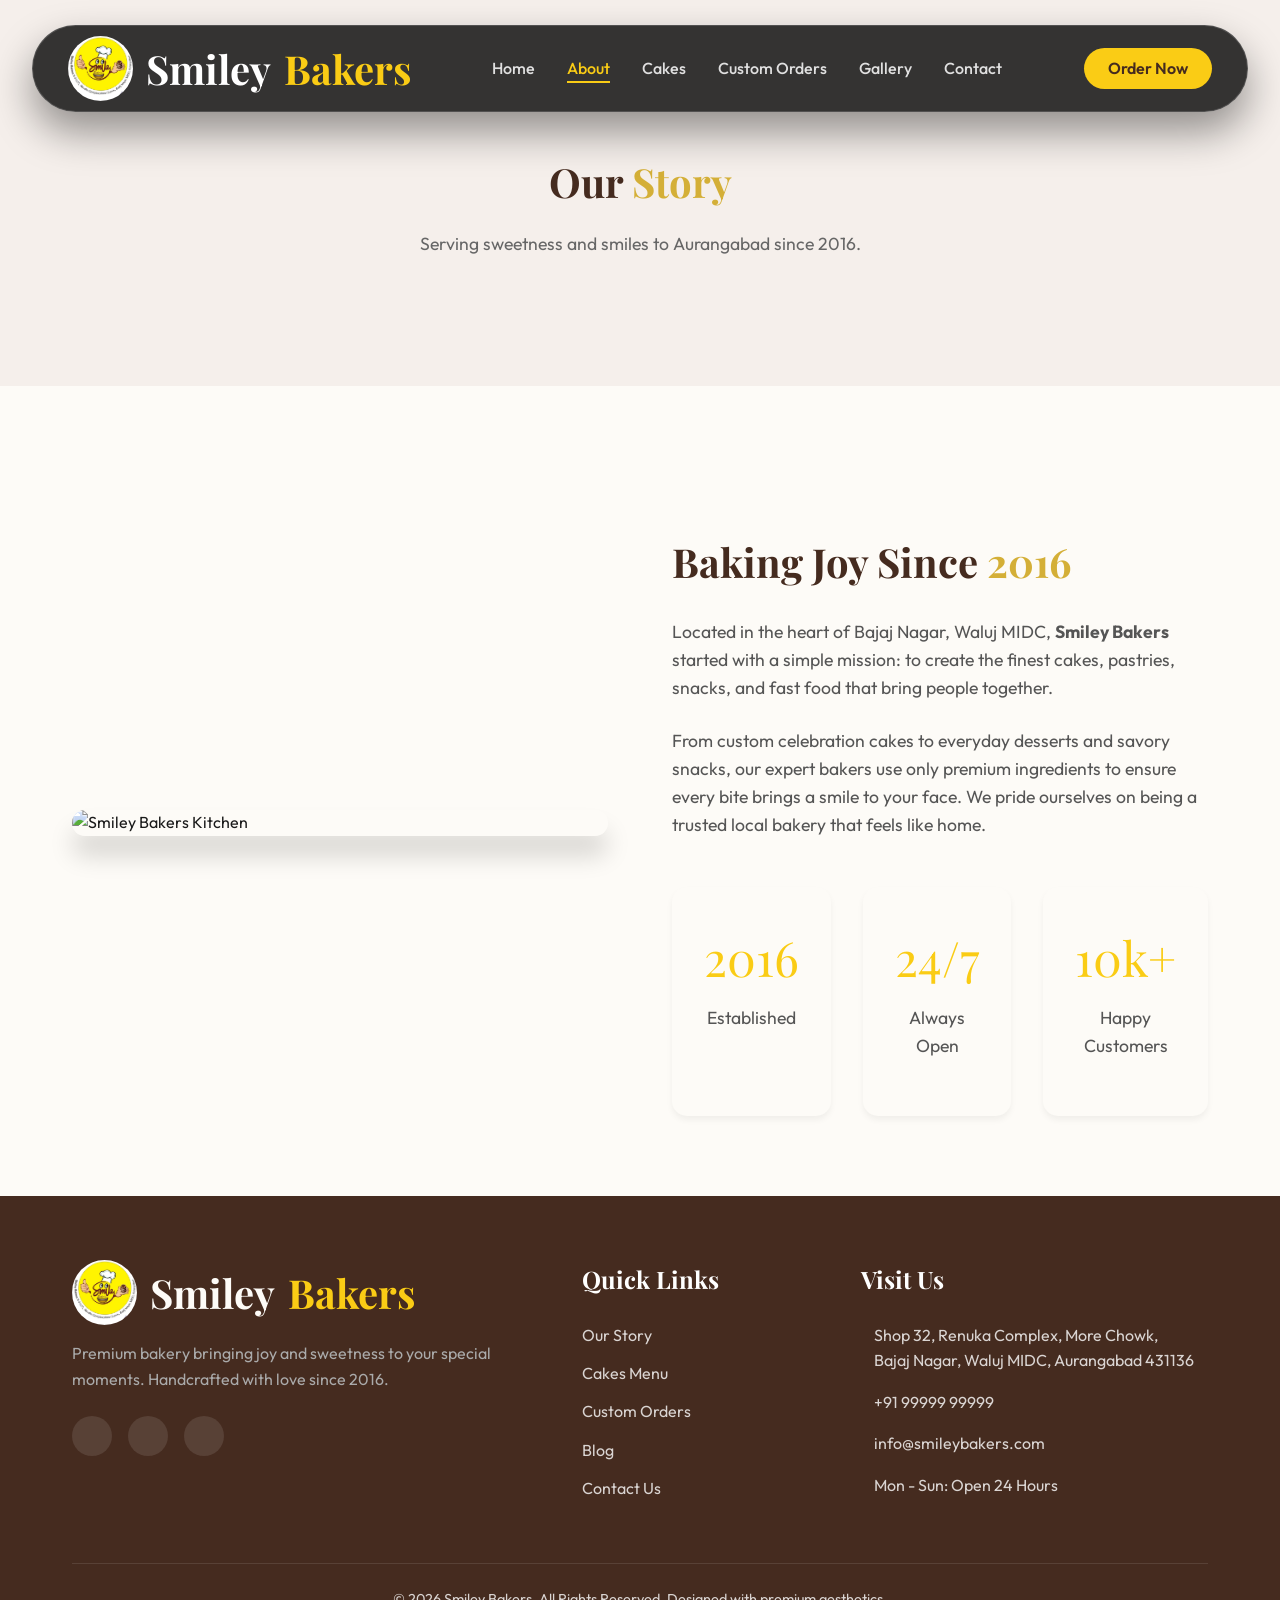
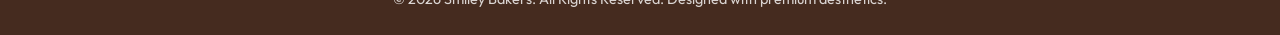
==== cake Demo/about.html @ db9acb4a "Add files via upload" ====
<!DOCTYPE html>
<html lang="en">
<head>
  <meta charset="UTF-8">
  <meta name="viewport" content="width=device-width, initial-scale=1.0">
  <title>About Us | Smiley Bakers</title>
  <link href="https://fonts.googleapis.com/css2?family=Outfit:wght@300;400;500;600&family=Playfair+Display:ital,wght@0,400;0,600;0,700;1,400&display=swap" rel="stylesheet">
  <link href="https://cdn.jsdelivr.net/npm/remixicon@3.5.0/fonts/remixicon.css" rel="stylesheet">
  <link rel="stylesheet" href="css/style.css">
  <link rel="stylesheet" href="css/home.css">
  <style>
    .about-hero {
      background: var(--soft-beige);
      padding: 150px 0 80px;
      text-align: center;
    }
    .about-content {
      display: flex;
      align-items: center;
      gap: 4rem;
      margin-top: 4rem;
    }
    .about-text {
      flex: 1;
    }
    .about-text h2 {
      font-size: 2.5rem;
      margin-bottom: 1.5rem;
    }
    .about-text p {
      margin-bottom: 1.5rem;
      font-size: 1.1rem;
      color: #555;
    }
    .about-image {
      flex: 1;
    }
    .about-image img {
      border-radius: 20px;
      box-shadow: var(--shadow-lg);
    }
    .stats-grid {
      display: grid;
      grid-template-columns: repeat(3, 1fr);
      gap: 2rem;
      margin-top: 3rem;
      text-align: center;
    }
    .stat-card {
      background: var(--bg-color);
      padding: 2rem;
      border-radius: 15px;
      box-shadow: var(--shadow-sm);
    }
    .stat-number {
      font-family: var(--font-heading);
      font-size: 3rem;
      color: var(--primary-color);
      margin-bottom: 0.5rem;
    }
    @media (max-width: 768px) {
      .about-content { flex-direction: column; }
      .stats-grid { grid-template-columns: 1fr; }
    }
  </style>
</head>
<body>
  <!-- Navbar -->
  <nav class="navbar scrolled" id="navbar">
    <div class="container">
      <a href="index.html" class="logo">
        <img src="Assests/logo.jpeg" alt="Logo" style="height: 65px; width: 65px; border-radius: 50%; object-fit: cover;"> Smiley<span>Bakers</span>
      </a>
      <ul class="nav-links">
        <li><a href="index.html">Home</a></li>
        <li><a href="about.html" class="active">About</a></li>
        <li><a href="products.html">Cakes</a></li>
        <li><a href="custom-orders.html">Custom Orders</a></li>
        <li><a href="gallery.html">Gallery</a></li>
        <li><a href="contact.html">Contact</a></li>
      </ul>
      <div class="nav-actions">
        <a href="#" class="btn btn-primary" style="padding: 0.5rem 1.5rem;"><i class="ri-shopping-bag-line"></i> Order Now</a>
      </div>
      <div class="hamburger"><i class="ri-menu-line"></i></div>
    </div>
  </nav>

  <!-- Hero -->
  <header class="about-hero">
    <div class="container">
      <h1 class="section-title">Our <span class="text-gold">Story</span></h1>
      <p class="section-subtitle">Serving sweetness and smiles to Aurangabad since 2016.</p>
    </div>
  </header>

  <!-- About Section -->
  <section class="section-padding">
    <div class="container">
      <div class="about-content">
        <div class="about-image">
          <img src="https://images.unsplash.com/photo-1556217477-d325251ece38?ixlib=rb-4.0.3&auto=format&fit=crop&w=800&q=80" alt="Smiley Bakers Kitchen">
        </div>
        <div class="about-text">
          <h2>Baking Joy Since <span class="text-gold">2016</span></h2>
          <p>Located in the heart of Bajaj Nagar, Waluj MIDC, <strong>Smiley Bakers</strong> started with a simple mission: to create the finest cakes, pastries, snacks, and fast food that bring people together.</p>
          <p>From custom celebration cakes to everyday desserts and savory snacks, our expert bakers use only premium ingredients to ensure every bite brings a smile to your face. We pride ourselves on being a trusted local bakery that feels like home.</p>
          
          <div class="stats-grid">
            <div class="stat-card">
              <div class="stat-number">2016</div>
              <p>Established</p>
            </div>
            <div class="stat-card">
              <div class="stat-number">24/7</div>
              <p>Always Open</p>
            </div>
            <div class="stat-card">
              <div class="stat-number">10k+</div>
              <p>Happy Customers</p>
            </div>
          </div>
        </div>
      </div>
    </div>
  </section>

  <!-- Footer -->
  <footer class="footer">
    <div class="container">
      <div class="footer-grid">
        <div class="footer-brand">
          <a href="#" class="logo" style="color:var(--bg-color)">
            <img src="Assests/logo.jpeg" alt="Logo" style="height: 65px; width: 65px; border-radius: 50%; object-fit: cover;"> Smiley<span style="color:var(--primary-color)">Bakers</span>
          </a>
          <p style="margin-top:1rem; color:#aaa;">Premium bakery bringing joy and sweetness to your special moments. Handcrafted with love since 2016.</p>
          <div class="social-links">
            <a href="#"><i class="ri-instagram-line"></i></a>
            <a href="#"><i class="ri-facebook-fill"></i></a>
            <a href="#"><i class="ri-twitter-x-line"></i></a>
          </div>
        </div>
        <div class="footer-links">
          <h4>Quick Links</h4>
          <ul>
            <li><a href="about.html">Our Story</a></li>
            <li><a href="products.html">Cakes Menu</a></li>
            <li><a href="custom-orders.html">Custom Orders</a></li>
            <li><a href="blog.html">Blog</a></li>
            <li><a href="contact.html">Contact Us</a></li>
          </ul>
        </div>
        <div class="footer-contact">
          <h4>Visit Us</h4>
          <p><i class="ri-map-pin-line"></i> Shop 32, Renuka Complex, More Chowk, <br>Bajaj Nagar, Waluj MIDC, Aurangabad 431136</p>
          <p><i class="ri-phone-line"></i> +91 99999 99999</p>
          <p><i class="ri-mail-line"></i> info@smileybakers.com</p>
          <p><i class="ri-time-line"></i> Mon - Sun: Open 24 Hours</p>
        </div>
      </div>
      <div class="footer-bottom">
        <p>&copy; 2026 Smiley Bakers. All Rights Reserved. Designed with premium aesthetics.</p>
      </div>
    </div>
  </footer>

  <script src="js/script.js"></script>
</body>
</html>
---- cake Demo/css/style.css ----
:root {
  /* Brand Colors */
  --primary-color: #FACC15; /* Warm Yellow */
  --secondary-color: #452B1F; /* Chocolate Brown */
  --bg-color: #FDFBF7; /* Cream White */
  --text-dark: #1A1A1A; /* Matte Black */
  --text-light: #FDFBF7;
  --accent-gold: #D4AF37; /* Golden Highlights */
  --soft-beige: #F5EFEB;

  /* Fonts */
  --font-heading: 'Playfair Display', serif;
  --font-body: 'Outfit', sans-serif;

  /* Shadows & Glassmorphism */
  --shadow-sm: 0 4px 6px rgba(0, 0, 0, 0.05);
  --shadow-md: 0 10px 15px rgba(0, 0, 0, 0.1);
  --shadow-lg: 0 20px 25px rgba(0, 0, 0, 0.15);
  --glass-bg: rgba(253, 251, 247, 0.7);
  --glass-border: 1px solid rgba(255, 255, 255, 0.5);
  --glass-shadow: 0 8px 32px 0 rgba(31, 38, 135, 0.07);
  
  /* Transitions */
  --transition-fast: 0.2s ease;
  --transition-normal: 0.3s ease;
  --transition-slow: 0.5s ease;
}

* {
  margin: 0;
  padding: 0;
  box-sizing: border-box;
}

body {
  font-family: var(--font-body);
  background-color: var(--bg-color);
  color: var(--text-dark);
  line-height: 1.6;
  overflow-x: hidden;
}

h1, h2, h3, h4, h5, h6 {
  font-family: var(--font-heading);
  color: var(--secondary-color);
}

a {
  text-decoration: none;
  color: inherit;
}

ul {
  list-style: none;
}

img {
  max-width: 100%;
  display: block;
}

/* Typography Utility */
.text-center { text-align: center; }
.text-gold { color: var(--accent-gold); }
.text-brown { color: var(--secondary-color); }
.section-title {
  font-size: 2.5rem;
  margin-bottom: 1rem;
  text-transform: capitalize;
}
.section-subtitle {
  font-size: 1.1rem;
  color: #666;
  margin-bottom: 3rem;
}

/* Containers */
.container {
  max-width: 1200px;
  margin: 0 auto;
  padding: 0 2rem;
}
.section-padding {
  padding: 5rem 0;
}

/* Buttons */
.btn {
  display: inline-block;
  padding: 0.8rem 2rem;
  border-radius: 50px;
  font-weight: 500;
  transition: var(--transition-normal);
  cursor: pointer;
  border: none;
  font-family: var(--font-body);
}

.btn-primary {
  background-color: var(--primary-color);
  color: var(--secondary-color);
  font-weight: 600;
}
.btn-primary:hover {
  background-color: var(--secondary-color);
  color: var(--primary-color);
  transform: translateY(-2px);
  box-shadow: var(--shadow-md);
}

.btn-outline {
  border: 2px solid var(--secondary-color);
  color: var(--secondary-color);
  background: transparent;
}
.btn-outline:hover {
  background-color: var(--secondary-color);
  color: var(--bg-color);
}

/* Glassmorphism Classes */
.glass-panel {
  background: var(--glass-bg);
  backdrop-filter: blur(10px);
  -webkit-backdrop-filter: blur(10px);
  border: var(--glass-border);
  box-shadow: var(--glass-shadow);
  border-radius: 20px;
}

/* Navbar */
/* Navbar - Dynamic Island Style */
.navbar {
  position: fixed;
  top: 25px;
  left: 0;
  width: 100%;
  z-index: 1000;
  padding: 0;
  background: transparent !important;
  transition: all 0.5s cubic-bezier(0.4, 0, 0.2, 1);
}

.navbar .container {
  display: flex;
  justify-content: space-between;
  align-items: center;
  background: rgba(18, 18, 18, 0.85);
  backdrop-filter: blur(20px);
  -webkit-backdrop-filter: blur(20px);
  padding: 10px 35px;
  border-radius: 100px;
  border: 1px solid rgba(255, 255, 255, 0.15);
  box-shadow: 0 20px 40px rgba(0, 0, 0, 0.4);
  max-width: 1300px;
  width: 95%;
  margin: 0 auto;
  transition: all 0.5s cubic-bezier(0.4, 0, 0.2, 1);
}

.navbar.scrolled {
  top: 15px;
}

.navbar.scrolled .container {
  width: 90%;
  padding: 8px 30px;
  background: rgba(0, 0, 0, 0.95);
  box-shadow: 0 10px 30px rgba(0, 0, 0, 0.6);
}
.logo {
  font-family: var(--font-heading);
  font-size: 2.5rem;
  font-weight: 700;
  color: #ffffff;
  display: flex;
  align-items: center;
  gap: 0.8rem;
}
.logo span {
  color: var(--primary-color);
}
.nav-links {
  display: flex;
  gap: 2rem;
  align-items: center;
}
.nav-links li a {
  font-weight: 500;
  color: rgba(255, 255, 255, 0.85);
  position: relative;
  transition: var(--transition-fast);
}
.nav-links li a:hover,
.nav-links li a.active {
  color: var(--primary-color) !important;
}
.nav-links li a::after {
  content: '';
  position: absolute;
  bottom: -5px;
  left: 0;
  width: 0;
  height: 2px;
  background-color: var(--primary-color);
  transition: var(--transition-normal);
}
.nav-links li a:hover::after,
.nav-links li a.active::after {
  width: 100%;
}
.nav-actions {
  display: flex;
  gap: 1.2rem;
  align-items: center;
}
.navbar .btn-outline {
  color: #fff !important;
  border-color: rgba(255, 255, 255, 0.3) !important;
}
.navbar .btn-outline:hover {
  background: var(--primary-color) !important;
  color: var(--secondary-color) !important;
  border-color: var(--primary-color) !important;
}
.hamburger {
  display: none;
  cursor: pointer;
  font-size: 1.5rem;
}

/* Responsive */
@media (max-width: 768px) {
  .navbar {
    top: 10px;
  }
  .navbar .container {
    padding: 6px 15px;
    width: auto;
    max-width: 90%;
    gap: 1rem;
    min-width: 250px;
  }
  .logo {
    font-size: 1.2rem;
    gap: 0.5rem;
  }
  .logo img {
    height: 38px !important;
    width: 38px !important;
  }

  .nav-links, .nav-actions {
    display: none !important;
  }
  .hamburger {
    display: block;
    color: #fff;
    font-size: 1.3rem;
  }
  
  .nav-links.mobile-active {
    display: flex !important;
    flex-direction: column;
    position: absolute;
    top: calc(100% + 10px);
    left: 50%;
    transform: translateX(-50%);
    width: 90vw;
    background: rgba(18, 18, 18, 0.98);
    backdrop-filter: blur(20px);
    -webkit-backdrop-filter: blur(20px);
    padding: 2rem;
    border-radius: 30px;
    border: 1px solid rgba(255, 255, 255, 0.1);
    box-shadow: 0 20px 40px rgba(0, 0, 0, 0.5);
    z-index: 999;
    gap: 1.5rem;
    text-align: center;
  }
  .nav-links.mobile-active li a {
    font-size: 1.2rem;
    color: #fff;
  }
}
---- cake Demo/css/home.css ----
/* Home Page Specific Styles */

/* Hero Section */
.hero {
  position: relative;
  height: 100vh;
  min-height: 600px;
  display: flex;
  align-items: center;
  justify-content: center;
  overflow: hidden;
}

/* Scroll Indicator Animation */
.scroll-down {
  position: absolute;
  bottom: 6rem;
  left: 50%;
  transform: translateX(-50%);
  display: flex;
  flex-direction: column;
  align-items: center;
  gap: 0.8rem;
  color: var(--text-light);
  z-index: 5;
}

.scroll-down p {
  font-size: 0.8rem;
  text-transform: uppercase;
  letter-spacing: 2px;
  margin: 0;
  opacity: 0.8;
  font-weight: 600;
}

.mouse {
  width: 26px;
  height: 42px;
  border: 2px solid var(--text-light);
  border-radius: 20px;
  position: relative;
}

.mouse::before {
  content: '';
  width: 4px;
  height: 8px;
  background-color: var(--primary-color);
  position: absolute;
  top: 8px;
  left: 50%;
  transform: translateX(-50%);
  border-radius: 2px;
  animation: scroll-anim 2s infinite;
}

@keyframes scroll-anim {
  0% { transform: translate(-50%, 0); opacity: 0; }
  10% { opacity: 1; }
  100% { transform: translate(-50%, 20px); opacity: 0; }
}

.hero-bg {
  position: absolute;
  top: 0;
  left: 0;
  width: 100%;
  height: 100%;
  z-index: -1;
}

.hero-bg img {
  width: 100%;
  height: 100%;
  object-fit: cover;
}

.hero-bg .overlay {
  position: absolute;
  top: 0;
  left: 0;
  width: 100%;
  height: 100%;
  background: linear-gradient(rgba(0,0,0,0.4), rgba(0,0,0,0.7));
}

.hero-content {
  text-align: center;
  padding: 4rem 2rem;
  max-width: 800px;
  color: var(--text-light);
  background: rgba(26, 26, 26, 0.4);
  border: 1px solid rgba(255, 255, 255, 0.2);
}

.hero-content h1 {
  font-size: 4rem;
  line-height: 1.2;
  margin-bottom: 1.5rem;
  color: var(--text-light);
}

.hero-content p {
  font-size: 1.2rem;
  margin-bottom: 2rem;
}

.hero-btns {
  display: flex;
  gap: 1rem;
  justify-content: center;
}

.hero-btns .btn-outline {
  border-color: var(--primary-color);
  color: var(--primary-color);
}
.hero-btns .btn-outline:hover {
  background-color: var(--primary-color);
  color: var(--secondary-color);
}

/* Quick Order Section */
.quick-order {
  margin-top: -40px;
  position: relative;
  z-index: 10;
}
.order-partners {
  display: flex;
  justify-content: space-between;
  align-items: center;
  padding: 1.5rem 3rem;
  background: var(--bg-color);
}
.order-partners p {
  font-weight: 600;
  font-size: 1.1rem;
}
.partner-logos {
  display: flex;
  gap: 1.5rem;
  justify-content: center;
  align-items: center;
  flex-wrap: wrap; /* Ensure icons wrap on mobile */
}
.partner-logos span {
  display: flex;
  align-items: center;
  gap: 0.5rem;
  font-weight: 500;
  cursor: pointer;
  transition: transform var(--transition-fast);
}
.partner-logos span:hover {
  transform: translateY(-3px);
}

@media (max-width: 768px) {
  .order-partners {
    flex-direction: column;
    gap: 1rem;
    text-align: center;
    padding: 1.5rem;
  }
}

/* Category Grid */
.category-grid {
  display: grid;
  grid-template-columns: repeat(auto-fit, minmax(250px, 1fr));
  gap: 2rem;
  margin-top: 3rem;
}
.category-card {
  display: block;
  text-align: center;
}
.category-card .img-box {
  border-radius: 50%;
  overflow: hidden;
  width: 200px;
  height: 200px;
  margin: 0 auto 1.5rem;
  border: 4px solid var(--soft-beige);
  transition: var(--transition-normal);
  box-shadow: var(--shadow-md);
}
.category-card:hover .img-box {
  border-color: var(--primary-color);
  transform: scale(1.05);
}
.category-card .img-box img {
  width: 100%;
  height: 100%;
  object-fit: cover;
  transition: transform var(--transition-slow);
}
.category-card:hover .img-box img {
  transform: scale(1.1);
}
.category-card h3 {
  font-size: 1.5rem;
  transition: color var(--transition-fast);
}
.category-card:hover h3 {
  color: var(--accent-gold);
}

/* Best Sellers */
.bg-light {
  background-color: var(--soft-beige);
}
.section-header {
  display: flex;
  justify-content: space-between;
  align-items: flex-end;
  margin-bottom: 3rem;
}
.product-grid {
  display: grid;
  grid-template-columns: repeat(auto-fit, minmax(300px, 1fr));
  gap: 2rem;
}
.product-card {
  border-radius: 20px;
  overflow: hidden;
  background: var(--bg-color);
  transition: var(--transition-normal);
}
.product-card:hover {
  transform: translateY(-10px);
  box-shadow: var(--shadow-lg);
}
.product-img {
  position: relative;
  height: 250px;
  overflow: hidden;
}
.product-img img {
  width: 100%;
  height: 100%;
  object-fit: cover;
  transition: var(--transition-slow);
}
.product-card:hover .product-img img {
  transform: scale(1.05);
}
.badge {
  position: absolute;
  top: 1rem;
  right: 1rem;
  background: var(--accent-gold);
  color: #fff;
  padding: 0.3rem 1rem;
  border-radius: 50px;
  font-size: 0.8rem;
  font-weight: 600;
  text-transform: uppercase;
  letter-spacing: 1px;
}
.product-info {
  padding: 1.5rem;
  text-align: center;
}
.product-info h4 {
  font-size: 1.4rem;
  margin-bottom: 0.5rem;
}
.price {
  font-size: 1.2rem;
  font-weight: 600;
  color: var(--secondary-color);
  margin-bottom: 1.5rem;
}
.price span {
  font-size: 0.9rem;
  color: #888;
  font-weight: 400;
}
.add-to-cart {
  width: 100%;
}

/* Why Choose Us */
.flex-row {
  display: flex;
  align-items: center;
  gap: 4rem;
}
.why-img {
  flex: 1;
}
.rounded-img {
  border-radius: 20px;
  box-shadow: var(--shadow-lg);
}
.why-content {
  flex: 1;
}
.why-content p {
  margin-bottom: 2rem;
  font-size: 1.1rem;
  color: #555;
}
.features-list li {
  display: flex;
  align-items: flex-start;
  gap: 1.5rem;
  margin-bottom: 1.5rem;
}
.icon-box {
  background: var(--soft-beige);
  color: var(--accent-gold);
  width: 50px;
  height: 50px;
  border-radius: 50%;
  display: flex;
  align-items: center;
  justify-content: center;
  font-size: 1.5rem;
  flex-shrink: 0;
}
.features-list h4 {
  font-size: 1.2rem;
  margin-bottom: 0.3rem;
}
.features-list p {
  font-size: 0.95rem;
  margin-bottom: 0;
}

/* Footer */
.footer {
  background: var(--secondary-color);
  color: rgba(255,255,255,0.8);
  padding: 4rem 0 0;
}
.footer-grid {
  display: grid;
  grid-template-columns: 2fr 1fr 1.5fr;
  gap: 3rem;
  margin-bottom: 3rem;
}
.footer h4 {
  color: #fff;
  font-family: var(--font-heading);
  font-size: 1.5rem;
  margin-bottom: 1.5rem;
}
.social-links {
  display: flex;
  gap: 1rem;
  margin-top: 1.5rem;
}
.social-links a {
  display: inline-flex;
  align-items: center;
  justify-content: center;
  width: 40px;
  height: 40px;
  border-radius: 50%;
  background: rgba(255,255,255,0.1);
  color: #fff;
  transition: var(--transition-fast);
}
.social-links a:hover {
  background: var(--primary-color);
  color: var(--secondary-color);
}
.footer-links ul li {
  margin-bottom: 0.8rem;
}
.footer-links a:hover {
  color: var(--primary-color);
  padding-left: 5px;
}
.footer-contact p {
  display: flex;
  align-items: center;
  gap: 0.8rem;
  margin-bottom: 1rem;
}
.footer-bottom {
  border-top: 1px solid rgba(255,255,255,0.1);
  text-align: center;
  padding: 1.5rem 0;
  font-size: 0.9rem;
}

@media (max-width: 992px) {
  .hero-content h1 { font-size: 3rem; }
  .flex-row { flex-direction: column; }
  .footer-grid { grid-template-columns: 1fr 1fr; }
}

@media (max-width: 768px) {
  .hero {
    min-height: 100vh;
    padding-top: 60px;
  }
  .hero-content {
    margin-top: 80px;
    padding: 2.5rem 1.5rem;
    width: 90%;
  }
  .hero-content h1 { font-size: 2.2rem; }
  .hero-content p { font-size: 1rem; }
  .order-partners { flex-direction: column; gap: 1rem; text-align: center; }
  .section-header { flex-direction: column; align-items: center; text-align: center; gap: 1rem; }
  .footer-grid { grid-template-columns: 1fr; }

  /* Grid Layout for Categories (Mobile) */
  .category-grid {
    display: grid;
    grid-template-columns: repeat(2, 1fr);
    gap: 1.2rem;
    margin: 2rem 0 0;
    padding: 0;
    overflow-x: visible;
  }
  .category-card {
    flex: none;
    width: 100%;
    margin-bottom: 1rem;
  }
  .category-card .img-box {
    width: 130px;
    height: 130px;
  }

  /* Grid Layout for Products (Mobile) */
  .product-grid {
    display: grid;
    grid-template-columns: repeat(2, 1fr);
    gap: 1rem;
    margin: 0;
    padding: 1rem 0;
    overflow-x: visible;
  }
  .product-card {
    flex: none;
    width: 100%;
  }
  .product-img {
    height: 180px;
  }
  .product-info h4 {
    font-size: 1rem;
  }
  .product-info .price {
    font-size: 0.9rem;
  }
}

/* Tablet and larger mobile (4 cakes per row as requested) */
@media (min-width: 480px) and (max-width: 992px) {
  .category-grid {
    grid-template-columns: repeat(4, 1fr);
  }
  .product-grid {
    grid-template-columns: repeat(4, 1fr);
  }
}

/* Future friendly grid spacing */
.product-grid {
  margin-bottom: 2rem;
}
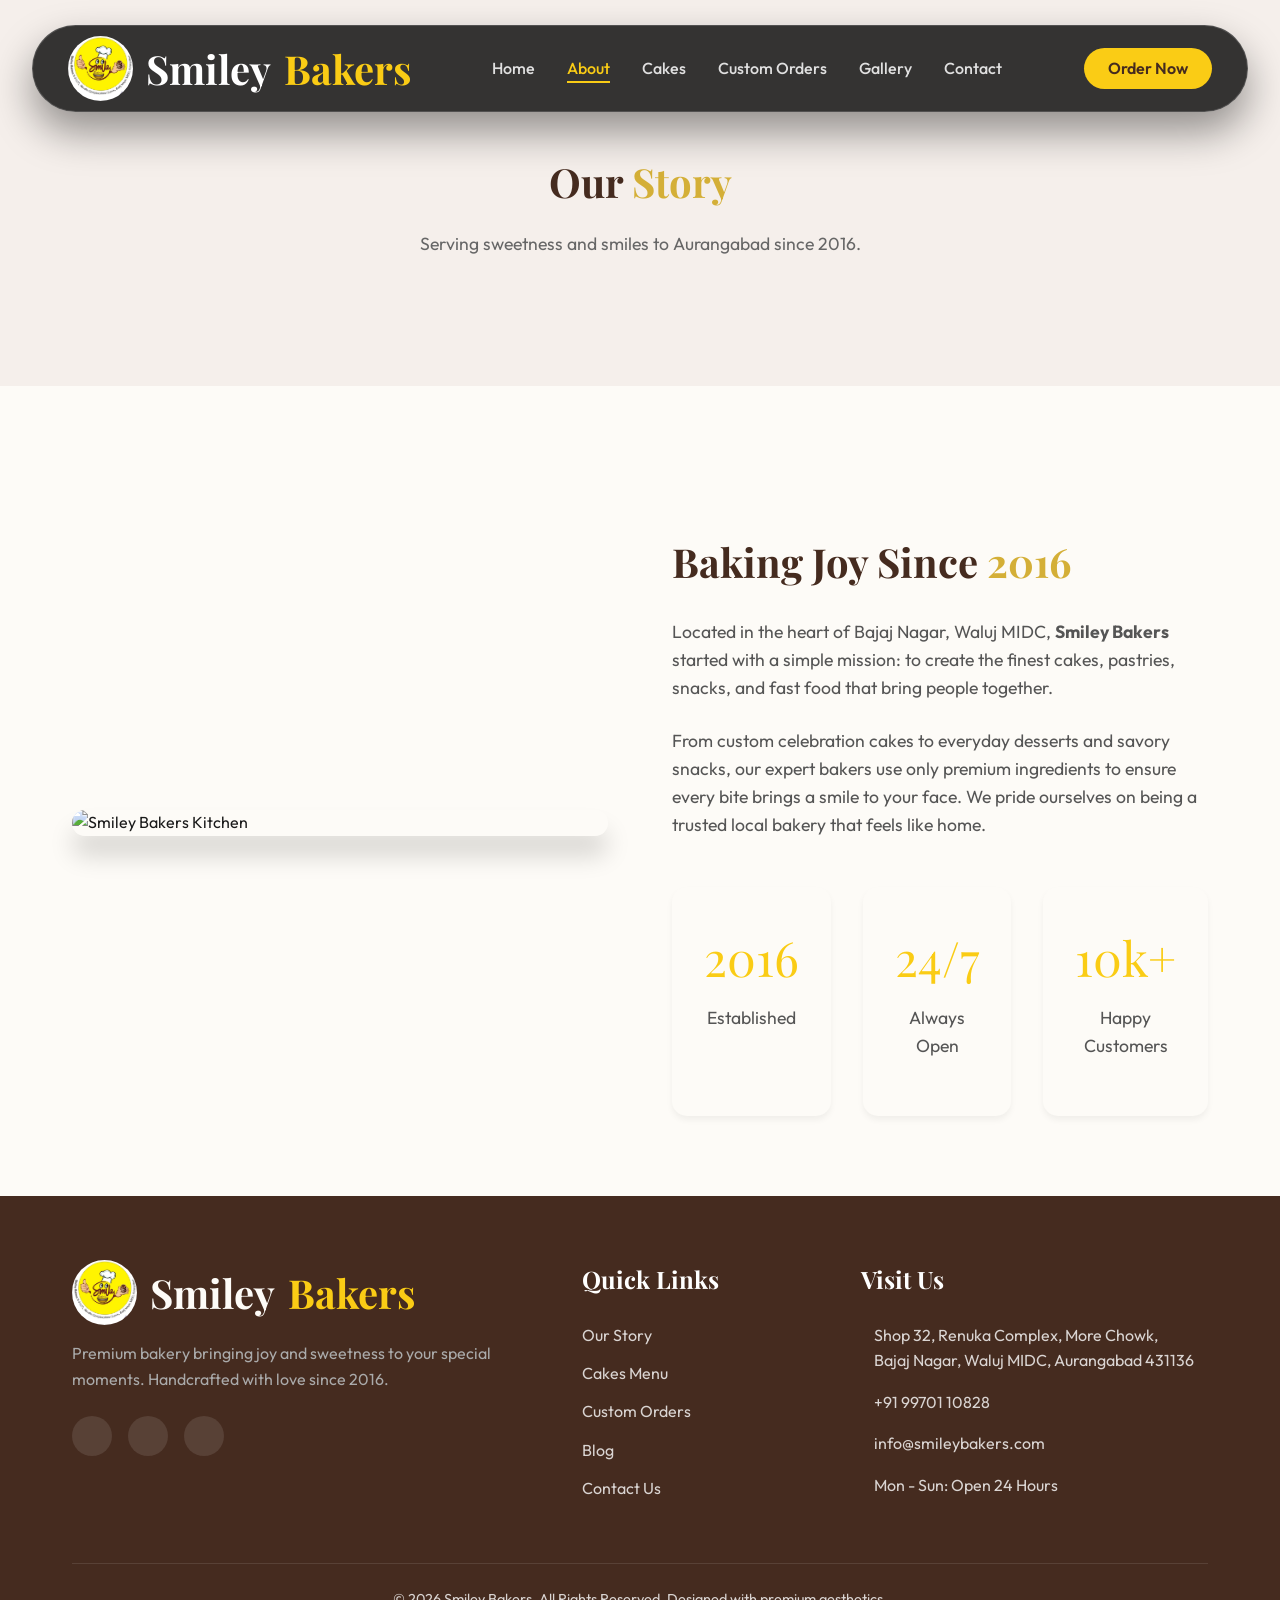
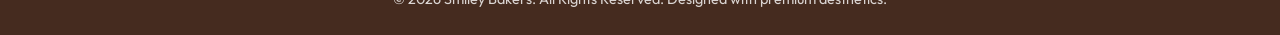
==== commit 0828e938: "Add files via upload" ====
--- a/cake Demo/about.html
+++ b/cake Demo/about.html
@@ -153,7 +153,7 @@
         <div class="footer-contact">
           <h4>Visit Us</h4>
           <p><i class="ri-map-pin-line"></i> Shop 32, Renuka Complex, More Chowk, <br>Bajaj Nagar, Waluj MIDC, Aurangabad 431136</p>
-          <p><i class="ri-phone-line"></i> +91 99999 99999</p>
+          <p><i class="ri-phone-line"></i> +91 99701 10828</p>
           <p><i class="ri-mail-line"></i> info@smileybakers.com</p>
           <p><i class="ri-time-line"></i> Mon - Sun: Open 24 Hours</p>
         </div>
--- a/cake Demo/css/style.css
+++ b/cake Demo/css/style.css
@@ -235,19 +235,21 @@
     top: 10px;
   }
   .navbar .container {
-    padding: 6px 15px;
-    width: auto;
-    max-width: 90%;
-    gap: 1rem;
-    min-width: 250px;
+    padding: 6px 16px;
+    width: 90%;
+    margin: 0 auto;
+    display: flex;
+    justify-content: space-between;
+    align-items: center;
+    gap: 0.5rem;
   }
   .logo {
-    font-size: 1.2rem;
-    gap: 0.5rem;
+    font-size: 1.1rem;
+    gap: 0.4rem;
   }
   .logo img {
-    height: 38px !important;
-    width: 38px !important;
+    height: 35px !important;
+    width: 35px !important;
   }
 
   .nav-links, .nav-actions {
--- a/cake Demo/css/home.css
+++ b/cake Demo/css/home.css
@@ -411,51 +411,57 @@
   .section-header { flex-direction: column; align-items: center; text-align: center; gap: 1rem; }
   .footer-grid { grid-template-columns: 1fr; }
 
-  /* Grid Layout for Categories (Mobile) */
+  /* Optimized Grid for Mobile (2 per row is best for clarity) */
   .category-grid {
     display: grid;
     grid-template-columns: repeat(2, 1fr);
-    gap: 1.2rem;
-    margin: 2rem 0 0;
-    padding: 0;
-    overflow-x: visible;
+    gap: 1rem;
+    margin: 2rem 0;
+    padding: 0 5px;
+    width: 100%;
   }
   .category-card {
-    flex: none;
     width: 100%;
-    margin-bottom: 1rem;
+    margin-bottom: 0.5rem;
   }
   .category-card .img-box {
-    width: 130px;
-    height: 130px;
-  }
-
-  /* Grid Layout for Products (Mobile) */
+    width: 120px;
+    height: 120px;
+  }
+
+  /* Products Grid (2 per row for better readability on phones) */
   .product-grid {
     display: grid;
     grid-template-columns: repeat(2, 1fr);
-    gap: 1rem;
-    margin: 0;
-    padding: 1rem 0;
-    overflow-x: visible;
+    gap: 12px;
+    width: 100%;
+    padding: 10px 5px;
   }
   .product-card {
-    flex: none;
     width: 100%;
   }
   .product-img {
-    height: 180px;
+    height: 160px;
+  }
+  .product-info {
+    padding: 1rem 0.8rem;
   }
   .product-info h4 {
-    font-size: 1rem;
+    font-size: 0.95rem;
+    line-height: 1.2;
+    margin-bottom: 0.5rem;
   }
   .product-info .price {
-    font-size: 0.9rem;
-  }
-}
-
-/* Tablet and larger mobile (4 cakes per row as requested) */
-@media (min-width: 480px) and (max-width: 992px) {
+    font-size: 0.85rem;
+  }
+  .add-to-cart {
+    padding: 0.5rem 0.8rem;
+    font-size: 0.8rem;
+  }
+}
+
+/* Future friendly grid for large tablets and desktops */
+@media (min-width: 993px) {
   .category-grid {
     grid-template-columns: repeat(4, 1fr);
   }
